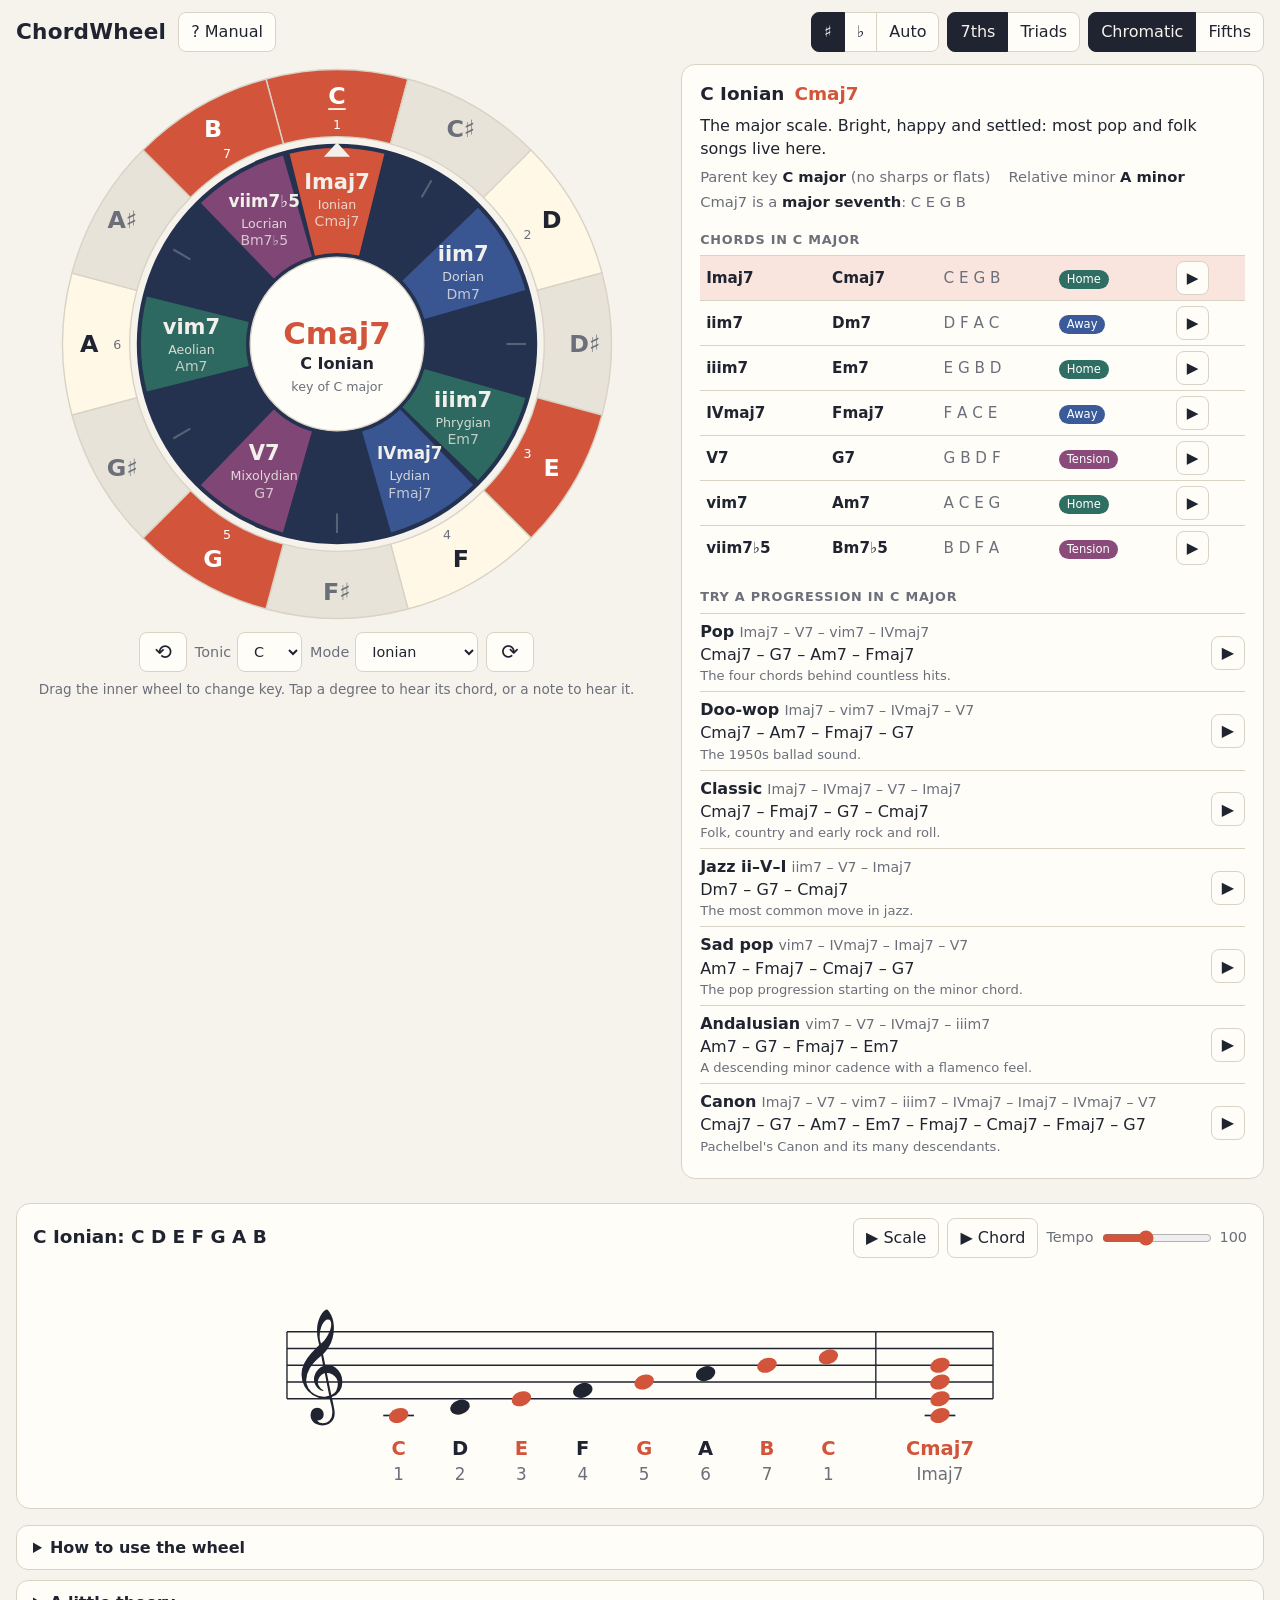
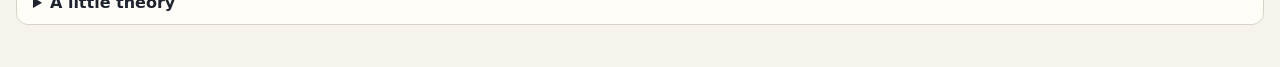
==== web/index.html @ a30dd49a "Add ChordWheel: Rust/WebAssembly chord wheel PWA Two-wheel note/degree chord wheel with diatonic sev" ====
<!doctype html>
<html lang="en">
<head>
  <meta charset="utf-8">
  <meta name="viewport" content="width=device-width, initial-scale=1, viewport-fit=cover">
  <title>ChordWheel</title>
  <meta name="description" content="Turn the wheel to find the notes, chords and modes of any key.">
  <meta name="theme-color" content="#1f2a44">
  <link rel="manifest" href="manifest.webmanifest">
  <link rel="icon" href="icons/icon.svg" type="image/svg+xml">
  <link rel="apple-touch-icon" href="icons/icon-192.png">
  <link rel="stylesheet" href="style.css">
</head>
<body>
  <header>
    <div class="brand">
      <h1>ChordWheel</h1>
      <button id="open-manual" title="Open the manual">? Manual</button>
    </div>
    <div class="settings">
      <div class="seg" role="radiogroup" aria-label="Note names" id="acc">
        <button data-v="0" title="Name black keys with sharps">♯</button>
        <button data-v="1" title="Name black keys with flats">♭</button>
        <button data-v="2" title="Spell notes the way the current key does">Auto</button>
      </div>
      <div class="seg" role="radiogroup" aria-label="Chord size" id="size">
        <button data-v="1" title="Four-note seventh chords">7ths</button>
        <button data-v="0" title="Three-note triads">Triads</button>
      </div>
      <div class="seg" role="radiogroup" aria-label="Wheel layout" id="layout">
        <button data-v="0" title="Notes in chromatic order, one semitone per slot">Chromatic</button>
        <button data-v="1" title="Notes around the circle of fifths">Fifths</button>
      </div>
    </div>
  </header>

  <main>
    <section class="wheel-area">
      <div id="wheel" aria-live="polite"></div>
      <div class="wheel-controls">
        <button id="ccw" title="Turn the inner wheel counter-clockwise">⟲</button>
        <label>Tonic <select id="tonic"></select></label>
        <label>Mode <select id="mode"></select></label>
        <button id="cw" title="Turn the inner wheel clockwise">⟳</button>
      </div>
      <p class="hint">Drag the inner wheel to change key. Tap a degree to hear its chord, or a note to hear it.</p>
    </section>

    <section class="info" id="info"></section>
  </main>

  <section class="staff-area">
    <div class="staff-head">
      <h2 id="staff-title"></h2>
      <div class="play">
        <button id="play-scale">▶ Scale</button>
        <button id="play-chord">▶ Chord</button>
        <button id="stop" hidden>■ Stop</button>
        <label class="tempo">Tempo <input id="bpm" type="range" min="50" max="180" step="5" value="100"> <span id="bpm-val"></span></label>
      </div>
    </div>
    <div id="staff"></div>
  </section>

  <footer>
    <details>
      <summary>How to use the wheel</summary>
      <p>The outer ring holds the 12 notes. The inner wheel holds the seven chords of a major key, built on its seven <em>degrees</em> (I to vii). Turn the inner wheel so that <strong>I</strong> points at a note, and that note becomes the key: every degree now sits over the note its chord is built on. With I on C, ii sits on D (Dm7), V on G (G7), and so on.</p>
      <p>The empty slots are notes outside the key. The highlighted notes on the outer ring are the notes of the key; the coloured ones are the notes of the selected chord.</p>
      <p>Each degree also starts a <em>mode</em>: the same seven notes, but heard from a different home note. Tap ii with I on C, and the staff shows D Dorian. Use the Tonic and Mode menus to jump straight to, say, A Phrygian.</p>
    </details>
    <details>
      <summary>A little theory</summary>
      <p><strong>Roman numerals</strong> name chords by their position in the key, so the same progression works in every key. Upper case (I, IV, V) are major chords, lower case (ii, iii, vi) are minor, and vii is diminished.</p>
      <p><strong>Home, Away and Tension</strong> describe what a chord tends to do. Home chords (I, iii, vi) feel at rest. Away chords (ii, IV) move away from home. Tension chords (V, vii) want to resolve back to I.</p>
      <p><strong>Seventh chords</strong> add a fourth note (the seventh note of the scale counting up from the chord's root) for a richer sound. Switch to Triads for the simpler three-note versions.</p>
      <p><strong>The circle of fifths</strong> layout puts keys that share the most notes next to each other. One click clockwise adds a sharp; one click counter-clockwise adds a flat.</p>
      <p><strong>The numbers</strong> under the staff (1 2 ♭3 …) compare the mode with the major scale on the same tonic: ♭3 means the third note is a semitone lower than in major.</p>
    </details>
  </footer>

  <dialog id="manual" aria-label="Manual">
    <div class="manual-bar">
      <strong>Manual</strong>
      <a href="manual.html" target="_blank" rel="noopener">Open in a new tab</a>
      <button id="close-manual" aria-label="Close the manual">✕</button>
    </div>
    <iframe src="manual.html" title="ChordWheel manual" loading="lazy"></iframe>
  </dialog>

  <script type="module" src="app.js"></script>
</body>
</html>
---- web/style.css ----
:root {
  --bg: #f6f3ec;
  --panel: #fffdf8;
  --ink: #1f2430;
  --muted: #6b6f7a;
  --line: #d9d3c6;
  --accent: #d2553b;
  --accent-ink: #ffffff;
  --note-in: #fff8e6;
  --note-out: #e8e3d8;
  --disc: #24324f;
  --disc-ink: #f2f0ea;
  --home: #2f6f63;
  --away: #3b5a9a;
  --tension: #8a4a7a;
  --hub: #fffdf8;
  color-scheme: light;
}

@media (prefers-color-scheme: dark) {
  :root {
    --bg: #14161c;
    --panel: #1d2029;
    --ink: #ecebe6;
    --muted: #9aa0ad;
    --line: #343846;
    --accent: #ef7a5c;
    --accent-ink: #14161c;
    --note-in: #363c4c;
    --note-out: #1b1e26;
    --disc: #0f1626;
    --disc-ink: #ecebe6;
    --home: #3f8c7e;
    --away: #5272b8;
    --tension: #a65f95;
    --hub: #1d2029;
    color-scheme: dark;
  }
}

* { box-sizing: border-box; }

html, body { margin: 0; }

body {
  background: var(--bg);
  color: var(--ink);
  font: 16px/1.45 system-ui, -apple-system, "Segoe UI", Roboto, sans-serif;
  padding: env(safe-area-inset-top) 16px env(safe-area-inset-bottom);
  max-width: 1280px;
  margin: 0 auto;
  -webkit-tap-highlight-color: transparent;
}

header {
  display: flex;
  flex-wrap: wrap;
  align-items: center;
  justify-content: space-between;
  gap: 8px 16px;
  padding: 12px 0;
}

h1 { font-size: 1.35rem; margin: 0; letter-spacing: 0.01em; }
h2 { font-size: 1.15rem; margin: 0; }
h3 { font-size: 0.8rem; margin: 18px 0 6px; text-transform: uppercase; letter-spacing: 0.06em; color: var(--muted); }

.brand { display: flex; align-items: center; gap: 12px; }

#manual {
  width: min(920px, calc(100vw - 24px));
  height: min(88vh, 1100px);
  padding: 0;
  border: 1px solid var(--line);
  border-radius: 14px;
  background: var(--panel);
  color: var(--ink);
  overflow: hidden;
}
#manual[open] { display: flex; flex-direction: column; }
#manual::backdrop { background: rgb(0 0 0 / 0.45); }
.manual-bar { display: flex; align-items: center; gap: 14px; padding: 8px 10px 8px 16px; border-bottom: 1px solid var(--line); }
.manual-bar strong { flex: 1; }
.manual-bar a { color: var(--accent); font-size: 0.9rem; }
#manual iframe { flex: 1; width: 100%; border: 0; background: var(--bg); }

.settings { display: flex; flex-wrap: wrap; gap: 8px; }

button, select {
  font: inherit;
  color: var(--ink);
  background: var(--panel);
  border: 1px solid var(--line);
  border-radius: 8px;
  padding: 6px 12px;
  min-height: 40px;
  cursor: pointer;
}
button:hover { border-color: var(--muted); }
button:focus-visible, select:focus-visible { outline: 2px solid var(--accent); outline-offset: 1px; }

.seg { display: inline-flex; }
.seg button { border-radius: 0; margin-left: -1px; }
.seg button:first-child { border-radius: 8px 0 0 8px; margin-left: 0; }
.seg button:last-child { border-radius: 0 8px 8px 0; }
.seg button[aria-checked="true"] { background: var(--ink); color: var(--bg); border-color: var(--ink); position: relative; }

main {
  display: grid;
  grid-template-columns: minmax(0, 1.1fr) minmax(0, 1fr);
  gap: 24px;
  align-items: start;
}

@media (max-width: 820px) {
  main { grid-template-columns: minmax(0, 1fr); }
}

.wheel-area { display: flex; flex-direction: column; align-items: center; }

#wheel {
  width: 100%;
  max-width: 560px;
  aspect-ratio: 1;
  touch-action: none;
  user-select: none;
  -webkit-user-select: none;
}
#wheel svg { width: 100%; height: 100%; display: block; }

.wheel-controls {
  display: flex;
  flex-wrap: wrap;
  justify-content: center;
  align-items: center;
  gap: 8px;
  margin-top: 8px;
}
.wheel-controls label { display: inline-flex; align-items: center; gap: 6px; color: var(--muted); font-size: 0.9rem; }
#cw, #ccw { font-size: 1.3rem; padding: 2px 14px; }

.hint { color: var(--muted); font-size: 0.85rem; text-align: center; margin: 8px 0 0; }

/* Wheel drawing */
.wheel text { text-anchor: middle; dominant-baseline: central; pointer-events: none; }
.o { fill: var(--note-out); stroke: var(--line); stroke-width: 1; cursor: pointer; }
.o.in { fill: var(--note-in); }
.o.ct { fill: var(--accent); }
.oname { font-size: 17px; font-weight: 600; fill: var(--muted); }
.oname.in { fill: var(--ink); }
.oname.ct { fill: var(--accent-ink); }
.oname.tonic { text-decoration: underline; }
.ostep { font-size: 9px; fill: var(--muted); }
.ostep.ct { fill: var(--accent-ink); }
.inner { cursor: grab; }
.dragging .inner { cursor: grabbing; }
.disc { fill: var(--disc); }
.i { stroke: none; cursor: pointer; opacity: 0.9; }
.i.fhome { fill: var(--home); }
.i.faway { fill: var(--away); }
.i.ftension { fill: var(--tension); }
.i.sel { fill: var(--accent); opacity: 1; }
.roman { font-size: 15px; font-weight: 700; fill: var(--disc-ink); }
.roman.long { font-size: 12px; }
.mode { font-size: 9px; fill: var(--disc-ink); opacity: 0.85; }
.iname { font-size: 10px; fill: var(--disc-ink); opacity: 0.75; }
.tick { stroke: var(--disc-ink); stroke-opacity: 0.25; stroke-width: 1.5; }
.pointer { fill: var(--disc-ink); }
.hub { fill: var(--hub); stroke: var(--line); cursor: pointer; }
.hubchord { font-size: 22px; font-weight: 700; fill: var(--accent); }
.hubmode { font-size: 11.5px; font-weight: 600; fill: var(--ink); }
.hubkey { font-size: 9px; fill: var(--muted); }

/* Info panel */
.info {
  background: var(--panel);
  border: 1px solid var(--line);
  border-radius: 14px;
  padding: 16px 18px;
}
.info .title { display: flex; align-items: baseline; gap: 10px; flex-wrap: wrap; }
.info .title .chordname { color: var(--accent); font-weight: 700; font-size: 1.15rem; }
.info p { margin: 6px 0; }
.facts { display: flex; flex-wrap: wrap; gap: 4px 18px; color: var(--muted); font-size: 0.92rem; }
.facts b { color: var(--ink); font-weight: 600; }

.chords { width: 100%; border-collapse: collapse; font-size: 0.95rem; }
.chords td { padding: 5px 6px; border-top: 1px solid var(--line); vertical-align: middle; }
.chords tr { cursor: pointer; }
.chords tr.sel td { background: color-mix(in srgb, var(--accent) 14%, transparent); }
.chords .rn { font-weight: 700; white-space: nowrap; }
.chords .nm { font-weight: 600; white-space: nowrap; }
.chords .nt { color: var(--muted); }
.chords button, .prog button { min-height: 34px; padding: 2px 10px; }

.badge { display: inline-block; font-size: 0.72rem; padding: 1px 8px; border-radius: 99px; color: #fff; white-space: nowrap; }
.badge.home { background: var(--home); }
.badge.away { background: var(--away); }
.badge.tension { background: var(--tension); }

.prog { list-style: none; margin: 0; padding: 0; }
.prog li { display: flex; align-items: center; gap: 10px; padding: 6px 0; border-top: 1px solid var(--line); }
.prog li.playing { color: var(--accent); }
.prog .pt { flex: 1; min-width: 0; }
.prog .pn { font-weight: 600; }
.prog .pc { font-size: 0.88rem; color: var(--muted); }
.prog .pd { font-size: 0.82rem; color: var(--muted); }

/* Staff */
.staff-area {
  background: var(--panel);
  border: 1px solid var(--line);
  border-radius: 14px;
  padding: 14px 16px 6px;
  margin: 24px 0 16px;
}
.staff-head { display: flex; flex-wrap: wrap; justify-content: space-between; align-items: center; gap: 8px; }
.play { display: flex; flex-wrap: wrap; align-items: center; gap: 8px; }
.tempo { display: inline-flex; align-items: center; gap: 6px; color: var(--muted); font-size: 0.9rem; }
.tempo input { width: 110px; accent-color: var(--accent); }
#staff { overflow-x: auto; }
#staff svg { display: block; width: 100%; min-width: 520px; max-height: 240px; margin: 4px auto 0; }
.staff text { text-anchor: middle; }
.sline, .ledger, .bar { stroke: var(--ink); stroke-width: 1; }
.ledger { stroke-width: 1.2; }
.glyph { fill: var(--ink); }
.note { cursor: pointer; }
.note ellipse { fill: var(--ink); }
.note.ct ellipse { fill: var(--accent); }
.note.playing ellipse { fill: var(--away); }
.note .hit { fill: transparent; }
.lname { font-size: 14px; font-weight: 600; fill: var(--ink); }
.lname.ct { fill: var(--accent); }
.lstep { font-size: 12px; fill: var(--muted); }

footer { padding: 0 0 32px; }
details { background: var(--panel); border: 1px solid var(--line); border-radius: 12px; padding: 10px 16px; margin-bottom: 10px; }
summary { cursor: pointer; font-weight: 600; }
details p { color: var(--ink); max-width: 75ch; }
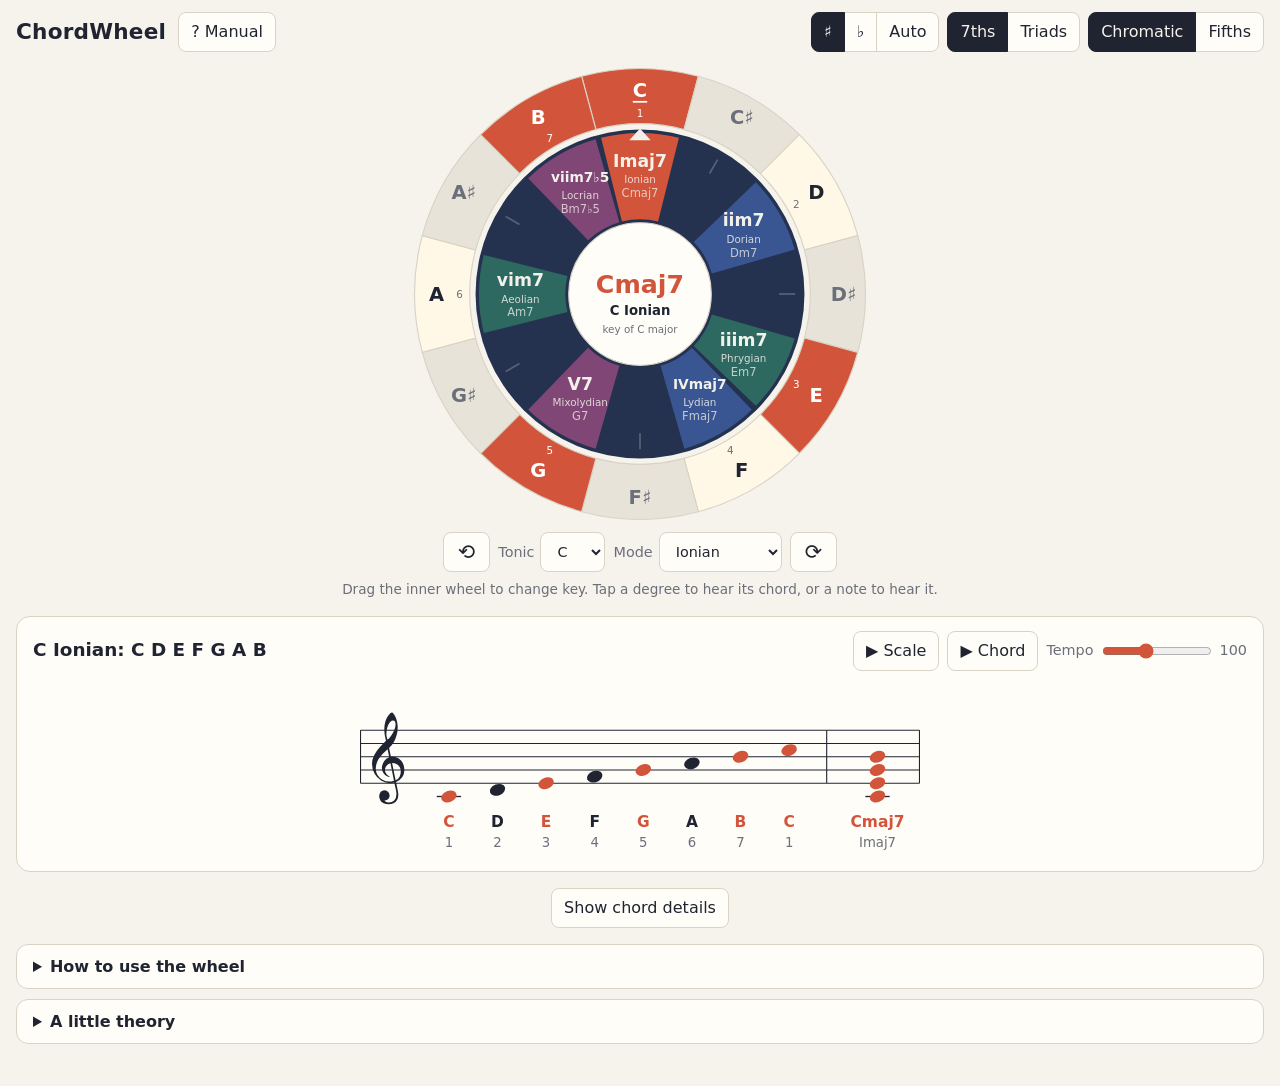
==== commit 970bd502: "Put the staff under the wheel, hide chord details, drop progressions The staff now sits directly und" ====
--- a/web/index.html
+++ b/web/index.html
@@ -46,21 +46,24 @@
       <p class="hint">Drag the inner wheel to change key. Tap a degree to hear its chord, or a note to hear it.</p>
     </section>
 
-    <section class="info" id="info"></section>
+    <section class="staff-area">
+      <div class="staff-head">
+        <h2 id="staff-title"></h2>
+        <div class="play">
+          <button id="play-scale">▶ Scale</button>
+          <button id="play-chord">▶ Chord</button>
+          <button id="stop" hidden>■ Stop</button>
+          <label class="tempo">Tempo <input id="bpm" type="range" min="50" max="180" step="5" value="100"> <span id="bpm-val"></span></label>
+        </div>
+      </div>
+      <div id="staff"></div>
+    </section>
+
+    <div class="details-toggle">
+      <button id="toggle-info" aria-expanded="false" aria-controls="info">Show chord details</button>
+    </div>
+    <section class="info" id="info" hidden></section>
   </main>
-
-  <section class="staff-area">
-    <div class="staff-head">
-      <h2 id="staff-title"></h2>
-      <div class="play">
-        <button id="play-scale">▶ Scale</button>
-        <button id="play-chord">▶ Chord</button>
-        <button id="stop" hidden>■ Stop</button>
-        <label class="tempo">Tempo <input id="bpm" type="range" min="50" max="180" step="5" value="100"> <span id="bpm-val"></span></label>
-      </div>
-    </div>
-    <div id="staff"></div>
-  </section>
 
   <footer>
     <details>
--- a/web/style.css
+++ b/web/style.css
@@ -105,22 +105,16 @@
 .seg button:last-child { border-radius: 0 8px 8px 0; }
 .seg button[aria-checked="true"] { background: var(--ink); color: var(--bg); border-color: var(--ink); position: relative; }
 
-main {
-  display: grid;
-  grid-template-columns: minmax(0, 1.1fr) minmax(0, 1fr);
-  gap: 24px;
-  align-items: start;
-}
-
-@media (max-width: 820px) {
-  main { grid-template-columns: minmax(0, 1fr); }
-}
+main { display: flex; flex-direction: column; }
+
+.details-toggle { display: flex; justify-content: center; margin: 0 0 16px; }
 
 .wheel-area { display: flex; flex-direction: column; align-items: center; }
 
 #wheel {
   width: 100%;
-  max-width: 560px;
+  /* Leave room for the staff below the wheel on short (landscape) screens. */
+  max-width: max(300px, min(560px, calc(100svh - 440px)));
   aspect-ratio: 1;
   touch-action: none;
   user-select: none;
@@ -177,6 +171,7 @@
   border: 1px solid var(--line);
   border-radius: 14px;
   padding: 16px 18px;
+  margin-bottom: 16px;
 }
 .info .title { display: flex; align-items: baseline; gap: 10px; flex-wrap: wrap; }
 .info .title .chordname { color: var(--accent); font-weight: 700; font-size: 1.15rem; }
@@ -191,35 +186,27 @@
 .chords .rn { font-weight: 700; white-space: nowrap; }
 .chords .nm { font-weight: 600; white-space: nowrap; }
 .chords .nt { color: var(--muted); }
-.chords button, .prog button { min-height: 34px; padding: 2px 10px; }
+.chords button { min-height: 34px; padding: 2px 10px; }
 
 .badge { display: inline-block; font-size: 0.72rem; padding: 1px 8px; border-radius: 99px; color: #fff; white-space: nowrap; }
 .badge.home { background: var(--home); }
 .badge.away { background: var(--away); }
 .badge.tension { background: var(--tension); }
 
-.prog { list-style: none; margin: 0; padding: 0; }
-.prog li { display: flex; align-items: center; gap: 10px; padding: 6px 0; border-top: 1px solid var(--line); }
-.prog li.playing { color: var(--accent); }
-.prog .pt { flex: 1; min-width: 0; }
-.prog .pn { font-weight: 600; }
-.prog .pc { font-size: 0.88rem; color: var(--muted); }
-.prog .pd { font-size: 0.82rem; color: var(--muted); }
-
 /* Staff */
 .staff-area {
   background: var(--panel);
   border: 1px solid var(--line);
   border-radius: 14px;
   padding: 14px 16px 6px;
-  margin: 24px 0 16px;
+  margin: 16px 0;
 }
 .staff-head { display: flex; flex-wrap: wrap; justify-content: space-between; align-items: center; gap: 8px; }
 .play { display: flex; flex-wrap: wrap; align-items: center; gap: 8px; }
 .tempo { display: inline-flex; align-items: center; gap: 6px; color: var(--muted); font-size: 0.9rem; }
 .tempo input { width: 110px; accent-color: var(--accent); }
 #staff { overflow-x: auto; }
-#staff svg { display: block; width: 100%; min-width: 520px; max-height: 240px; margin: 4px auto 0; }
+#staff svg { display: block; width: 100%; min-width: 520px; max-height: 190px; margin: 4px auto 0; }
 .staff text { text-anchor: middle; }
 .sline, .ledger, .bar { stroke: var(--ink); stroke-width: 1; }
 .ledger { stroke-width: 1.2; }
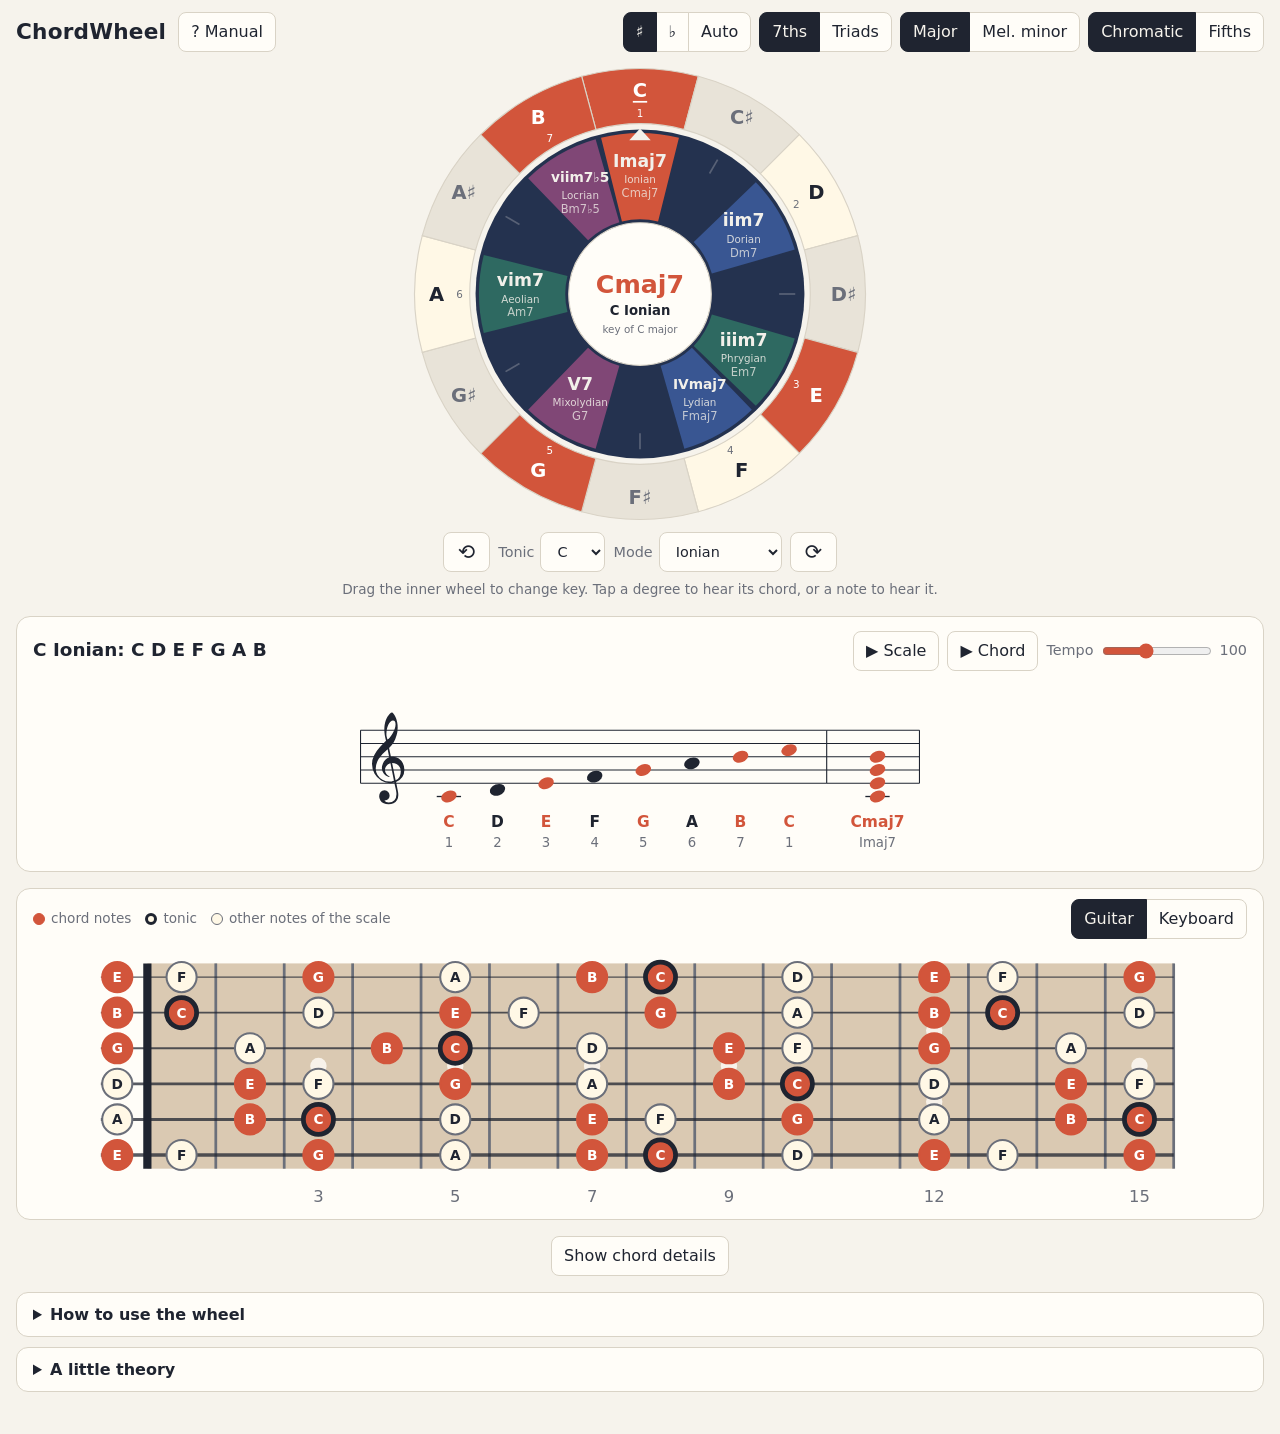
==== commit 27e1c34f: "Add guitar neck/keyboard views and a melodic minor wheel A guitar neck (default) or piano keyboard u" ====
--- a/web/index.html
+++ b/web/index.html
@@ -26,6 +26,10 @@
       <div class="seg" role="radiogroup" aria-label="Chord size" id="size">
         <button data-v="1" title="Four-note seventh chords">7ths</button>
         <button data-v="0" title="Three-note triads">Triads</button>
+      </div>
+      <div class="seg" role="radiogroup" aria-label="Scale" id="family">
+        <button data-v="0" title="The major scale and its modes, natural minor (Aeolian) included">Major</button>
+        <button data-v="1" title="The melodic minor scale and its modes">Mel. minor</button>
       </div>
       <div class="seg" role="radiogroup" aria-label="Wheel layout" id="layout">
         <button data-v="0" title="Notes in chromatic order, one semitone per slot">Chromatic</button>
@@ -57,6 +61,17 @@
         </div>
       </div>
       <div id="staff"></div>
+    </section>
+
+    <section class="inst-area">
+      <div class="staff-head">
+        <p class="legend"><span class="dot ct"></span> chord notes <span class="dot tonic"></span> tonic <span class="dot"></span> other notes of the scale</p>
+        <div class="seg" role="radiogroup" aria-label="Instrument" id="inst">
+          <button data-v="0">Guitar</button>
+          <button data-v="1">Keyboard</button>
+        </div>
+      </div>
+      <div id="instrument"></div>
     </section>
 
     <div class="details-toggle">
--- a/web/style.css
+++ b/web/style.css
@@ -156,6 +156,7 @@
 .i.sel { fill: var(--accent); opacity: 1; }
 .roman { font-size: 15px; font-weight: 700; fill: var(--disc-ink); }
 .roman.long { font-size: 12px; }
+.roman.xlong { font-size: 10px; }
 .mode { font-size: 9px; fill: var(--disc-ink); opacity: 0.85; }
 .iname { font-size: 10px; fill: var(--disc-ink); opacity: 0.75; }
 .tick { stroke: var(--disc-ink); stroke-opacity: 0.25; stroke-width: 1.5; }
@@ -163,6 +164,7 @@
 .hub { fill: var(--hub); stroke: var(--line); cursor: pointer; }
 .hubchord { font-size: 22px; font-weight: 700; fill: var(--accent); }
 .hubmode { font-size: 11.5px; font-weight: 600; fill: var(--ink); }
+.hubmode.long { font-size: 9px; }
 .hubkey { font-size: 9px; fill: var(--muted); }
 
 /* Info panel */
@@ -220,6 +222,40 @@
 .lname.ct { fill: var(--accent); }
 .lstep { font-size: 12px; fill: var(--muted); }
 
+/* Guitar neck and keyboard */
+.inst-area {
+  background: var(--panel);
+  border: 1px solid var(--line);
+  border-radius: 14px;
+  padding: 10px 16px 12px;
+  margin: 0 0 16px;
+}
+.legend { margin: 0; color: var(--muted); font-size: 0.85rem; display: flex; flex-wrap: wrap; align-items: center; gap: 4px 6px; }
+.legend .dot { display: inline-block; width: 12px; height: 12px; border-radius: 50%; background: var(--note-in); border: 1.5px solid var(--muted); margin-left: 8px; }
+.legend .dot:first-child { margin-left: 0; }
+.legend .dot.ct { background: var(--accent); border-color: var(--accent); }
+.legend .dot.tonic { border: 3px solid var(--ink); }
+#instrument { overflow-x: auto; margin-top: 8px; }
+#instrument svg { display: block; width: 100%; min-width: 600px; max-height: 260px; margin: 0 auto; }
+#instrument text { text-anchor: middle; dominant-baseline: central; pointer-events: none; }
+.board { fill: color-mix(in srgb, var(--note-out) 70%, #b98c5a); }
+.fret { stroke: var(--muted); stroke-width: 2; }
+.nut { stroke: var(--ink); stroke-width: 6; }
+.string { stroke: var(--ink); opacity: 0.75; }
+.inlay { fill: var(--panel); opacity: 0.8; }
+.fretno { font-size: 12px; fill: var(--muted); }
+.mk { cursor: pointer; }
+.mk circle { fill: var(--note-in); stroke: var(--muted); stroke-width: 1.5; }
+.mk text { font-size: 10px; font-weight: 700; fill: var(--ink); }
+.mk.ct circle { fill: var(--accent); stroke: var(--accent); }
+.mk.ct text { fill: var(--accent-ink); }
+.mk.tonic circle { stroke: var(--ink); stroke-width: 3.5; }
+.mk.playing circle { fill: var(--away); stroke: var(--away); }
+.key { cursor: pointer; }
+.key.white rect { fill: #fdfcf8; stroke: #9a968c; }
+.key.black rect { fill: #23252b; stroke: #111; }
+.key.playing > rect { fill: var(--away); }
+
 footer { padding: 0 0 32px; }
 details { background: var(--panel); border: 1px solid var(--line); border-radius: 12px; padding: 10px 16px; margin-bottom: 10px; }
 summary { cursor: pointer; font-weight: 600; }
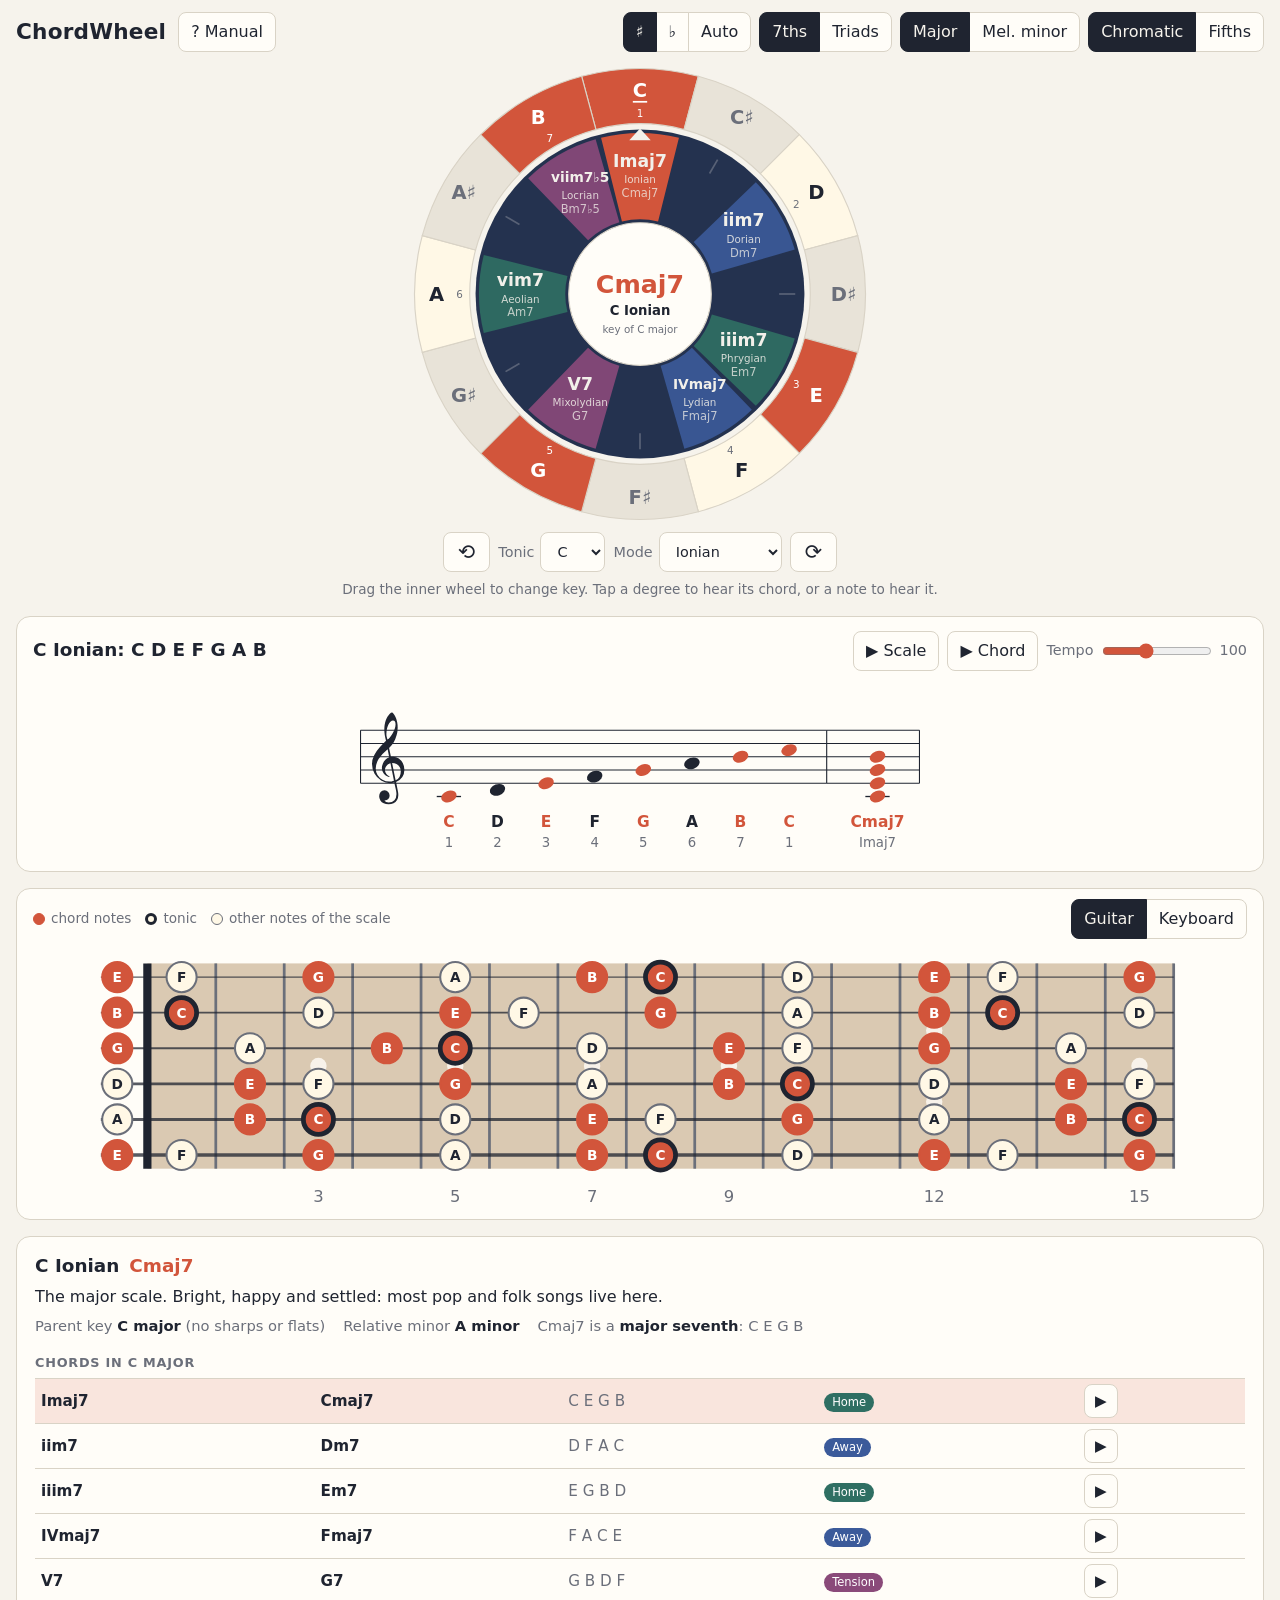
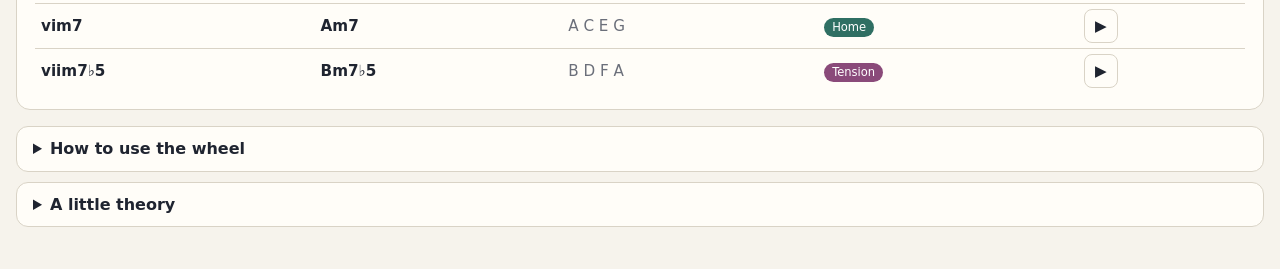
==== commit 639c7d60: "Always show chord details; remove the show/hide button Co-Authored-By: Claude Opus 5.5 <noreply@anth" ====
--- a/web/index.html
+++ b/web/index.html
@@ -74,10 +74,7 @@
       <div id="instrument"></div>
     </section>
 
-    <div class="details-toggle">
-      <button id="toggle-info" aria-expanded="false" aria-controls="info">Show chord details</button>
-    </div>
-    <section class="info" id="info" hidden></section>
+    <section class="info" id="info"></section>
   </main>
 
   <footer>
--- a/web/style.css
+++ b/web/style.css
@@ -106,8 +106,6 @@
 .seg button[aria-checked="true"] { background: var(--ink); color: var(--bg); border-color: var(--ink); position: relative; }
 
 main { display: flex; flex-direction: column; }
-
-.details-toggle { display: flex; justify-content: center; margin: 0 0 16px; }
 
 .wheel-area { display: flex; flex-direction: column; align-items: center; }
 
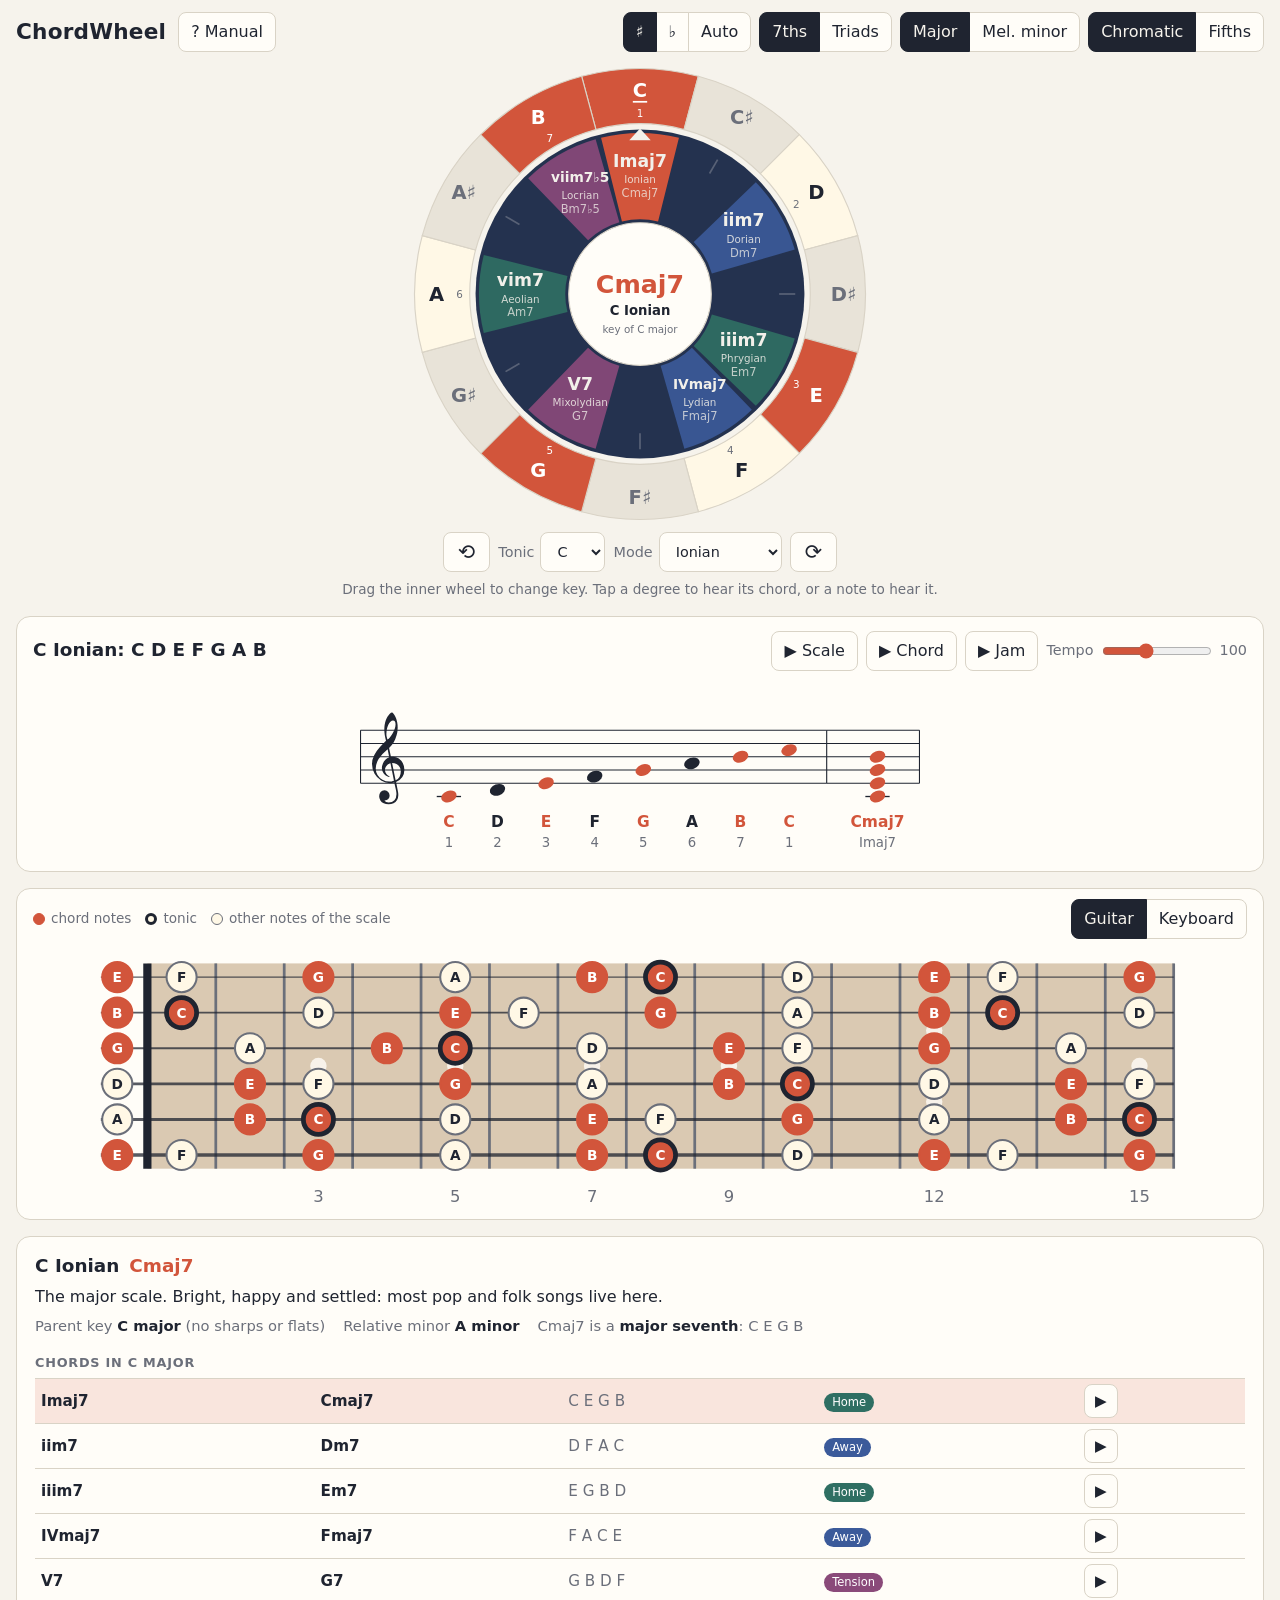
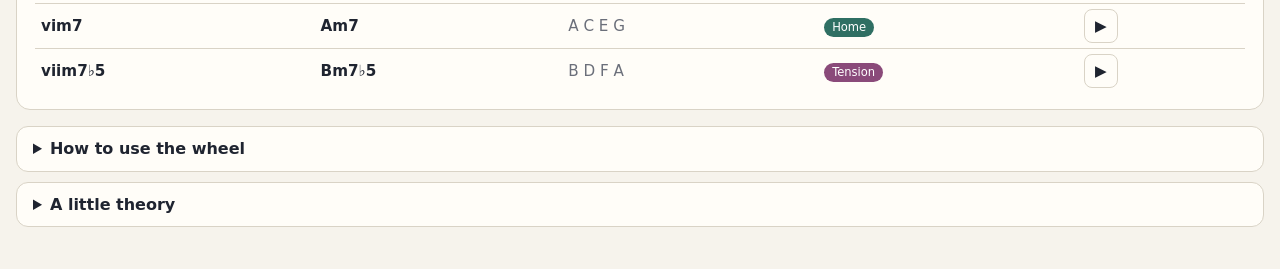
==== commit ab3c3b10: "Add a one-minute swing jam over the selected chord New self-contained web/jam.js synthesizes a walki" ====
--- a/web/index.html
+++ b/web/index.html
@@ -57,6 +57,7 @@
           <button id="play-scale">▶ Scale</button>
           <button id="play-chord">▶ Chord</button>
           <button id="stop" hidden>■ Stop</button>
+          <button id="jam" title="A one-minute swing jam over the selected chord and scale">▶ Jam</button>
           <label class="tempo">Tempo <input id="bpm" type="range" min="50" max="180" step="5" value="100"> <span id="bpm-val"></span></label>
         </div>
       </div>
